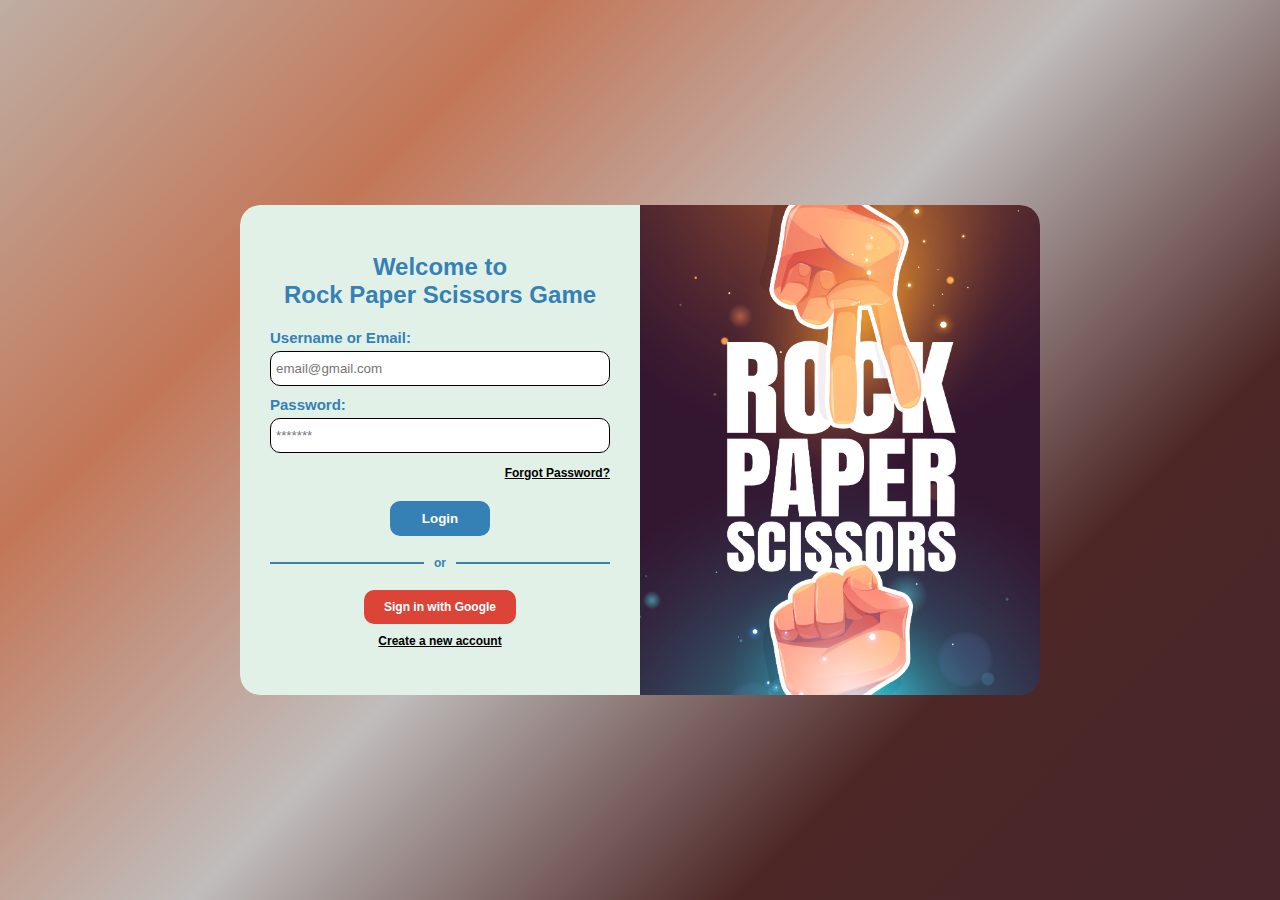
==== index.html @ 02f27736 "Add initial HTML and CSS for Rock Paper Scissors game" ====
<!DOCTYPE html>
<html lang="en">
<head>
    <meta charset="UTF-8">
    <meta name="viewport" content="width=device-width, initial-scale=1.0">
    <title>Rock Paper Scissor Game</title>
    <link rel="stylesheet" href="css/styles.css">
    <link rel="stylesheet" href="https://cdnjs.cloudflare.com/ajax/libs/font-awesome/6.6.0/css/all.min.css" integrity="sha512-Kc323vGBEqzTmouAECnVceyQqyqdsSiqLQISBL29aUW4U/M7pSPA/gEUZQqv1cwx4OnYxTxve5UMg5GT6L4JJg==" crossorigin="anonymous" referrerpolicy="no-referrer" />
</head>
<body>
    <div class="container">
        <div class="login-section">
            <div class="welcome">
                <h2>Welcome to <br>Rock Paper Scissors Game</h2>
            </div>
            
            <form class="form">
                <label for="email">Username or Email:</label>
                <input type="email" id="email" placeholder="email@gmail.com" class="email">
                <label for="password">Password:</label>
                <input type="password" id="password" placeholder="*******">
                <div class="forgot-password">
                    <a href="#">Forgot Password?</a>
                </div>
                <button type="submit" class="login-btn"><p>Login</p></button>

                <div class="or-divider">
                    <hr> <p>or</p> <hr>
                </div>

                <button type="button" class="google-btn"><i class="fa-brands fa-google"> </i>  Sign in with Google</button>
                
                <div class="create-account">
                    <a href="#">
                        <p>Create a new account</p>
                    </a>
                </div>
            </form>
        </div>

        <div class="graphic-section">
            <img src="images/login-page-graphic.png" alt="Rock Paper Scissors Graphic" class="img">
        </div>


        
    </div>
</body>
</html>
---- css/styles.css ----
:root {
    --khaki: #BEAEA3ff;
    --brown-sugar: #C37657ff;
    --silver: #C0BDBCff;
    --caput-mortuum: #4D2726ff;
    --caput-mortuum-2: #48262Cff;
}

* {
    margin: 0;
    padding: 0;
    box-sizing: border-box;
    font-family: 'Arial', sans-serif;
}

body {
    background: linear-gradient(135deg, var(--khaki), var(--brown-sugar), var(--silver), var(--caput-mortuum), var(--caput-mortuum-2));
    background-size: cover;
    height: 100vh;
    margin: 0;
    padding: 0;
    display: flex;
    justify-content: center;
    align-items: center;
}

.container {
    display: flex;
    flex-direction: row;
    height: 490px;
    width: 800px;
    margin: 30px auto;
    border-radius: 20px;
    overflow: hidden; /* Ensure content doesn't overflow the container */
}

.login-section {
    display: flex;
    flex-direction: column;
    width: 50%;
    background-color: #E2F1E7;
    justify-content: center;
    border-radius: 20px 0 0 20px;
    padding: 20px; /* Add padding for better spacing */
}

.welcome {
    text-align: center;
    color: #3581B5;
    padding: 10px 0;
}

.form {
    display: flex;
    flex-direction: column;
    padding: 10px;
}

.form input {
    padding: 5px;
    border-radius: 10px;
    border: 1.5px solid black;
    height: 35px;
    margin-bottom: 10px; /* Add margin-bottom for spacing between inputs */
}

.form label {
    color: #3581B5;
    font-weight: bold;
    font-size: 15px;
    margin-bottom: 5px; /* Add margin-bottom for spacing between label and input */
}

.forgot-password {
    text-align: right;
    margin-bottom: 10px;
}

form button {
    background-color: #3581B5;
    color: white;
    border: none;
    cursor: pointer;
    border-radius: 10px;
    padding: 10px;
    width: 100px;
    margin: 10px auto; /* Add margin for spacing */
    transition: background-color 0.3s, opacity 0.3s;
    font-weight: bold;
}

form button:hover {
    background-color: #1aabb6;
}

form button:active {
    opacity: 0.8;
}

.or-divider {
    display: flex;
    align-items: center;
    text-align: center;
    margin: 10px 0; /* Add margin for spacing */
}

.or-divider hr {
    flex: 1;
    border: none;
    border-top: 2px solid #3581B5;
}

.or-divider p {
    margin: 0 10px;
    color: #3581B5;
    font-size: 12px;
    font-weight: bold;
}

.google-btn {
    width: auto;
    margin: 10px auto;   
    padding: 10px 20px;
    font-size: 12px;
    font-weight: bold;
    background-color: #DB4437; /* Google button specific background color */
    color: white;
    border: none;
    border-radius: 10px;
    cursor: pointer;
    transition: background-color 0.3s, opacity 0.3s; /* Add transition for hover and active states */
}

.google-btn:hover {
    background-color: #c23321;
}

.google-btn:active {
    opacity: 0.8;
}

.create-account {
    text-align: center;
}

a {
    text-decoration: underline;
    text-decoration-color: black; /* Set the underline color to black */
    color: black;
    font-size: 12px;
    font-weight: bold;
    transition: text-decoration-color 0.3s, color 0.3s, opacity 0.3s; /* Add transition for hover and active states */
}

a:hover {
    text-decoration-color: #1aabb6; /* Change the underline color on hover */
    color: #1aabb6;
}

a:active {
    opacity: 0.8; /* Change the opacity of the link on click */
}

.graphic-section {
    width: 50%; /* Ensure the div takes the full width of its container */
    height: auto; /* Ensure the div takes the full height of its container */
    position: relative;
    border-radius: 0 20px 20px 0;
    overflow: hidden; /* Ensure content doesn't overflow the container */
}

.graphic-section img {
    width: 100%; /* Stretch the image to fill the width of the div */
    height: 100%; /* Stretch the image to fill the height of the div */
    object-fit: cover; /* Ensure the image covers the entire div while maintaining aspect ratio */
    position: absolute; /* Position the image absolutely within the div */
    top: 0;
    left: 0;
}

/* Media Queries for Responsiveness */
@media (max-width: 768px) {
    .container {
        flex-direction: column;
        width: 90%;
        height: auto;
    }

    .login-section {
        width: 100%;
        border-radius: 20px;
    }

    .graphic-section {
        display: none; /* Hide the graphic section */
    }
}

@media (max-width: 480px) {
    .form input, form button, .google-btn {
        width: 100%;
    }

    .form button, .google-btn {
        padding: 10px;
    }

    .or-divider p {
        font-size: 10px;
    }

    .or-divider hr {
        border-top: 1px solid #3581B5;
    }
}
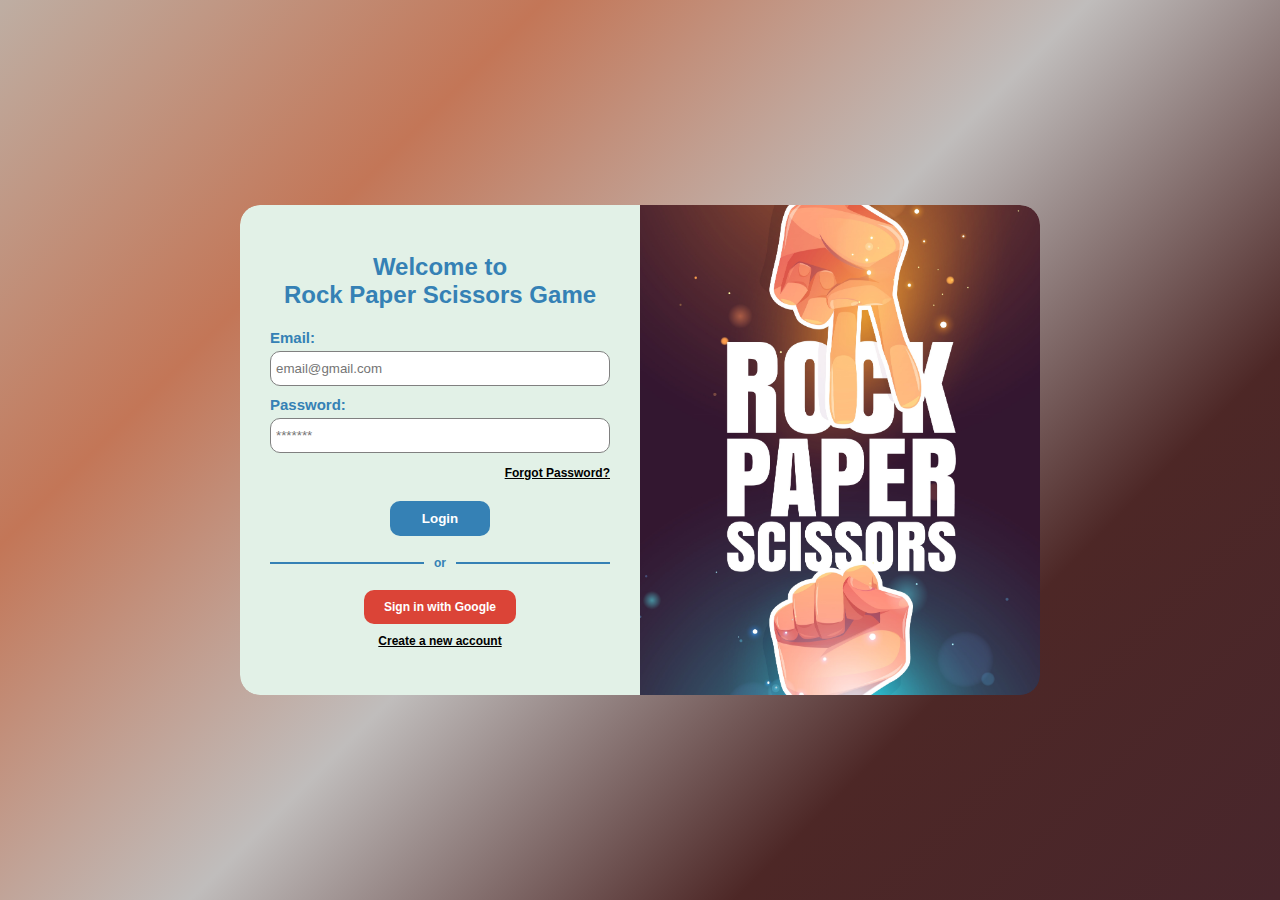
==== commit 93d8f358: "Refactor login form to use email field and update validation logic" ====
--- a/index.html
+++ b/index.html
@@ -9,14 +9,15 @@
 </head>
 <body>
     <div class="container">
+        <!-- Login Section -->
         <div class="login-section">
             <div class="welcome">
                 <h2>Welcome to <br>Rock Paper Scissors Game</h2>
             </div>
             
-            <form class="form">
-                <label for="email">Username or Email:</label>
-                <input type="email" id="email" placeholder="email@gmail.com" class="email">
+            <form class="form" onsubmit="return validateLogin()">
+                <label for="email">Email:</label>
+                <input type="text" id="email" placeholder="email@gmail.com" class="email">
                 <label for="password">Password:</label>
                 <input type="password" id="password" placeholder="*******">
                 <div class="forgot-password">
@@ -31,19 +32,17 @@
                 <button type="button" class="google-btn"><i class="fa-brands fa-google"> </i>  Sign in with Google</button>
                 
                 <div class="create-account">
-                    <a href="#">
+                    <a href="create_acc.html">
                         <p>Create a new account</p>
                     </a>
                 </div>
             </form>
         </div>
-
+        <!-- Graphic Section -->
         <div class="graphic-section">
             <img src="images/login-page-graphic.png" alt="Rock Paper Scissors Graphic" class="img">
         </div>
-
-
-        
     </div>
+    <script src="js/app.js"></script>
 </body>
 </html>--- a/css/styles.css
+++ b/css/styles.css
@@ -31,7 +31,7 @@
     width: 800px;
     margin: 30px auto;
     border-radius: 20px;
-    overflow: hidden; /* Ensure content doesn't overflow the container */
+    overflow: hidden;
 }
 
 .login-section {
@@ -41,7 +41,7 @@
     background-color: #E2F1E7;
     justify-content: center;
     border-radius: 20px 0 0 20px;
-    padding: 20px; /* Add padding for better spacing */
+    padding: 20px;
 }
 
 .welcome {
@@ -59,16 +59,16 @@
 .form input {
     padding: 5px;
     border-radius: 10px;
-    border: 1.5px solid black;
+    border: 1.5px solid gray;
     height: 35px;
-    margin-bottom: 10px; /* Add margin-bottom for spacing between inputs */
+    margin-bottom: 10px;
 }
 
 .form label {
     color: #3581B5;
     font-weight: bold;
     font-size: 15px;
-    margin-bottom: 5px; /* Add margin-bottom for spacing between label and input */
+    margin-bottom: 5px;
 }
 
 .forgot-password {
@@ -84,7 +84,7 @@
     border-radius: 10px;
     padding: 10px;
     width: 100px;
-    margin: 10px auto; /* Add margin for spacing */
+    margin: 10px auto;
     transition: background-color 0.3s, opacity 0.3s;
     font-weight: bold;
 }
@@ -101,7 +101,7 @@
     display: flex;
     align-items: center;
     text-align: center;
-    margin: 10px 0; /* Add margin for spacing */
+    margin: 10px 0;
 }
 
 .or-divider hr {
@@ -119,16 +119,16 @@
 
 .google-btn {
     width: auto;
-    margin: 10px auto;   
+    margin: 10px auto;
     padding: 10px 20px;
     font-size: 12px;
     font-weight: bold;
-    background-color: #DB4437; /* Google button specific background color */
+    background-color: #DB4437;
     color: white;
     border: none;
     border-radius: 10px;
     cursor: pointer;
-    transition: background-color 0.3s, opacity 0.3s; /* Add transition for hover and active states */
+    transition: background-color 0.3s, opacity 0.3s;
 }
 
 .google-btn:hover {
@@ -145,40 +145,39 @@
 
 a {
     text-decoration: underline;
-    text-decoration-color: black; /* Set the underline color to black */
+    text-decoration-color: black;
     color: black;
     font-size: 12px;
     font-weight: bold;
-    transition: text-decoration-color 0.3s, color 0.3s, opacity 0.3s; /* Add transition for hover and active states */
+    transition: text-decoration-color 0.3s, color 0.3s, opacity 0.3s;
 }
 
 a:hover {
-    text-decoration-color: #1aabb6; /* Change the underline color on hover */
+    text-decoration-color: #1aabb6;
     color: #1aabb6;
 }
 
 a:active {
-    opacity: 0.8; /* Change the opacity of the link on click */
+    opacity: 0.8;
 }
 
 .graphic-section {
-    width: 50%; /* Ensure the div takes the full width of its container */
-    height: auto; /* Ensure the div takes the full height of its container */
+    width: 50%;
+    height: auto;
     position: relative;
     border-radius: 0 20px 20px 0;
-    overflow: hidden; /* Ensure content doesn't overflow the container */
+    overflow: hidden;
 }
 
 .graphic-section img {
-    width: 100%; /* Stretch the image to fill the width of the div */
-    height: 100%; /* Stretch the image to fill the height of the div */
-    object-fit: cover; /* Ensure the image covers the entire div while maintaining aspect ratio */
-    position: absolute; /* Position the image absolutely within the div */
+    width: 100%;
+    height: 100%;
+    object-fit: cover;
+    position: absolute;
     top: 0;
     left: 0;
 }
 
-/* Media Queries for Responsiveness */
 @media (max-width: 768px) {
     .container {
         flex-direction: column;
@@ -192,7 +191,7 @@
     }
 
     .graphic-section {
-        display: none; /* Hide the graphic section */
+        display: none;
     }
 }
 
